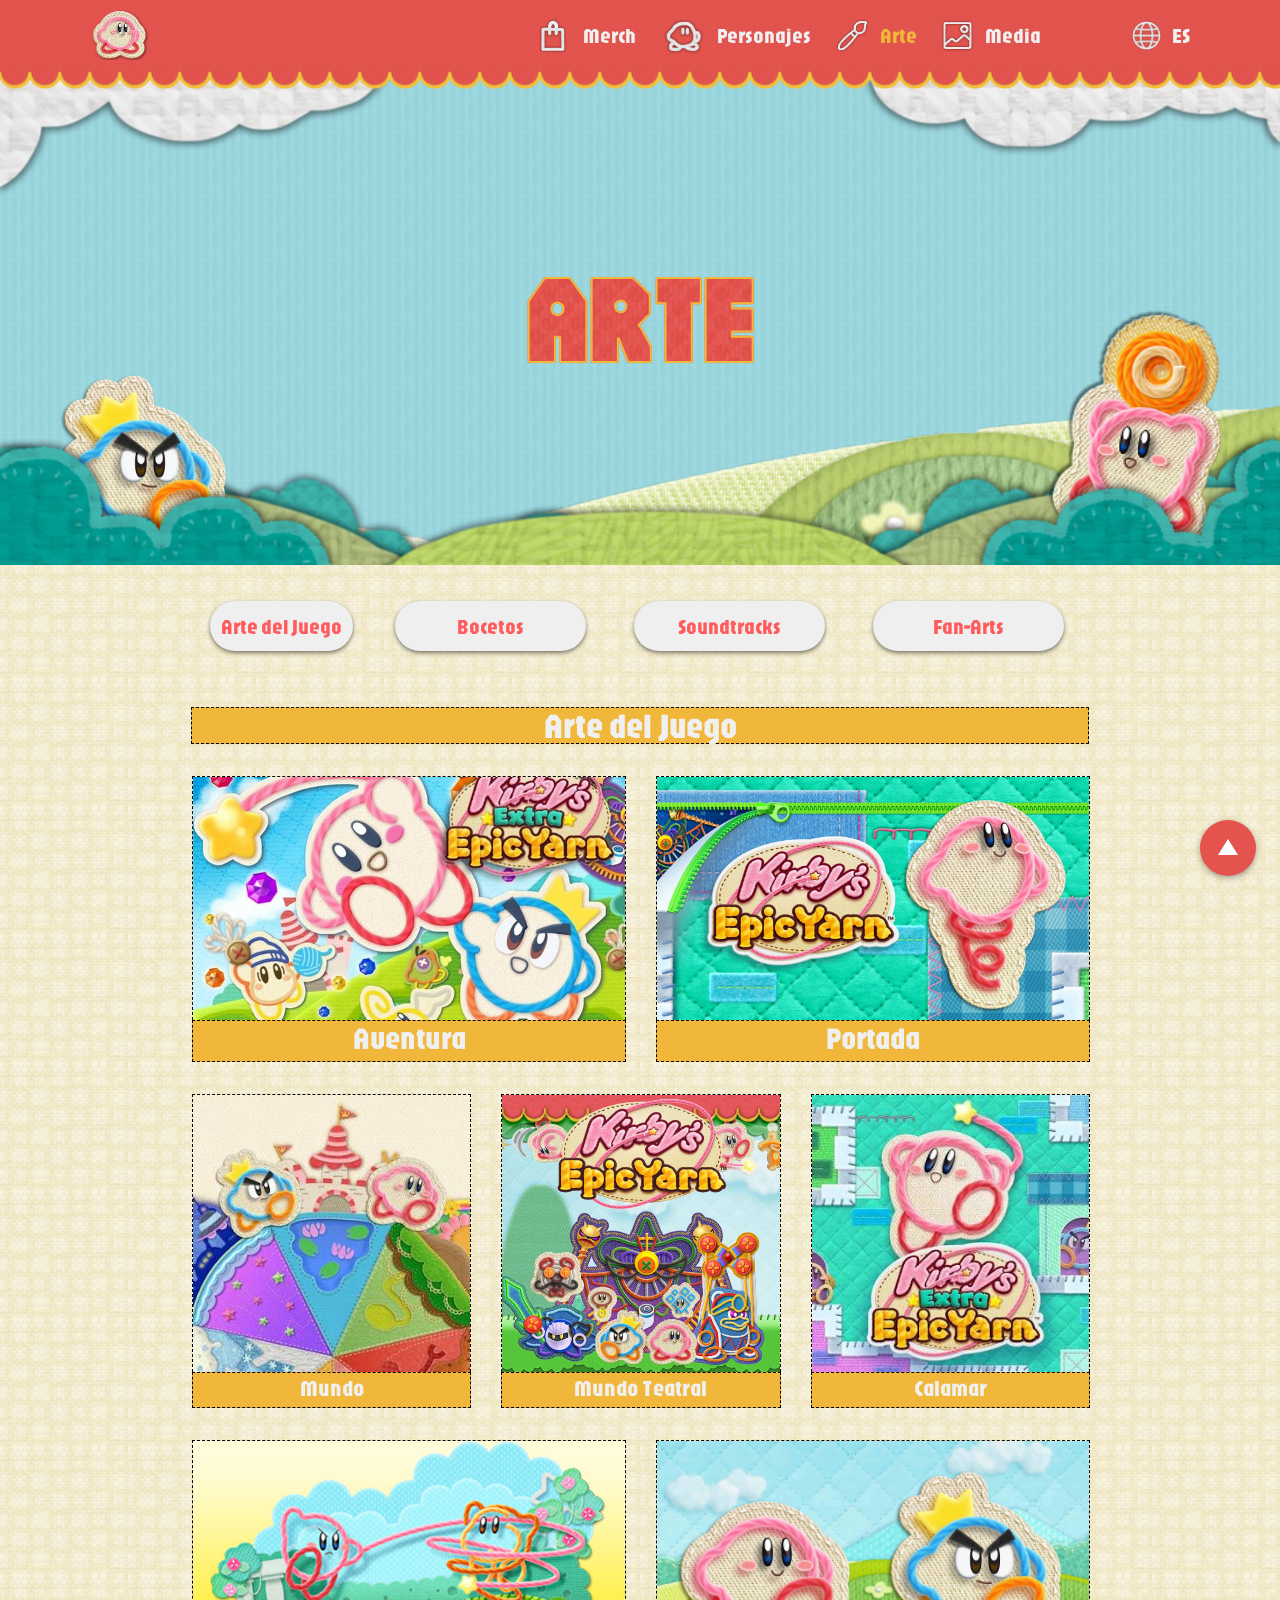
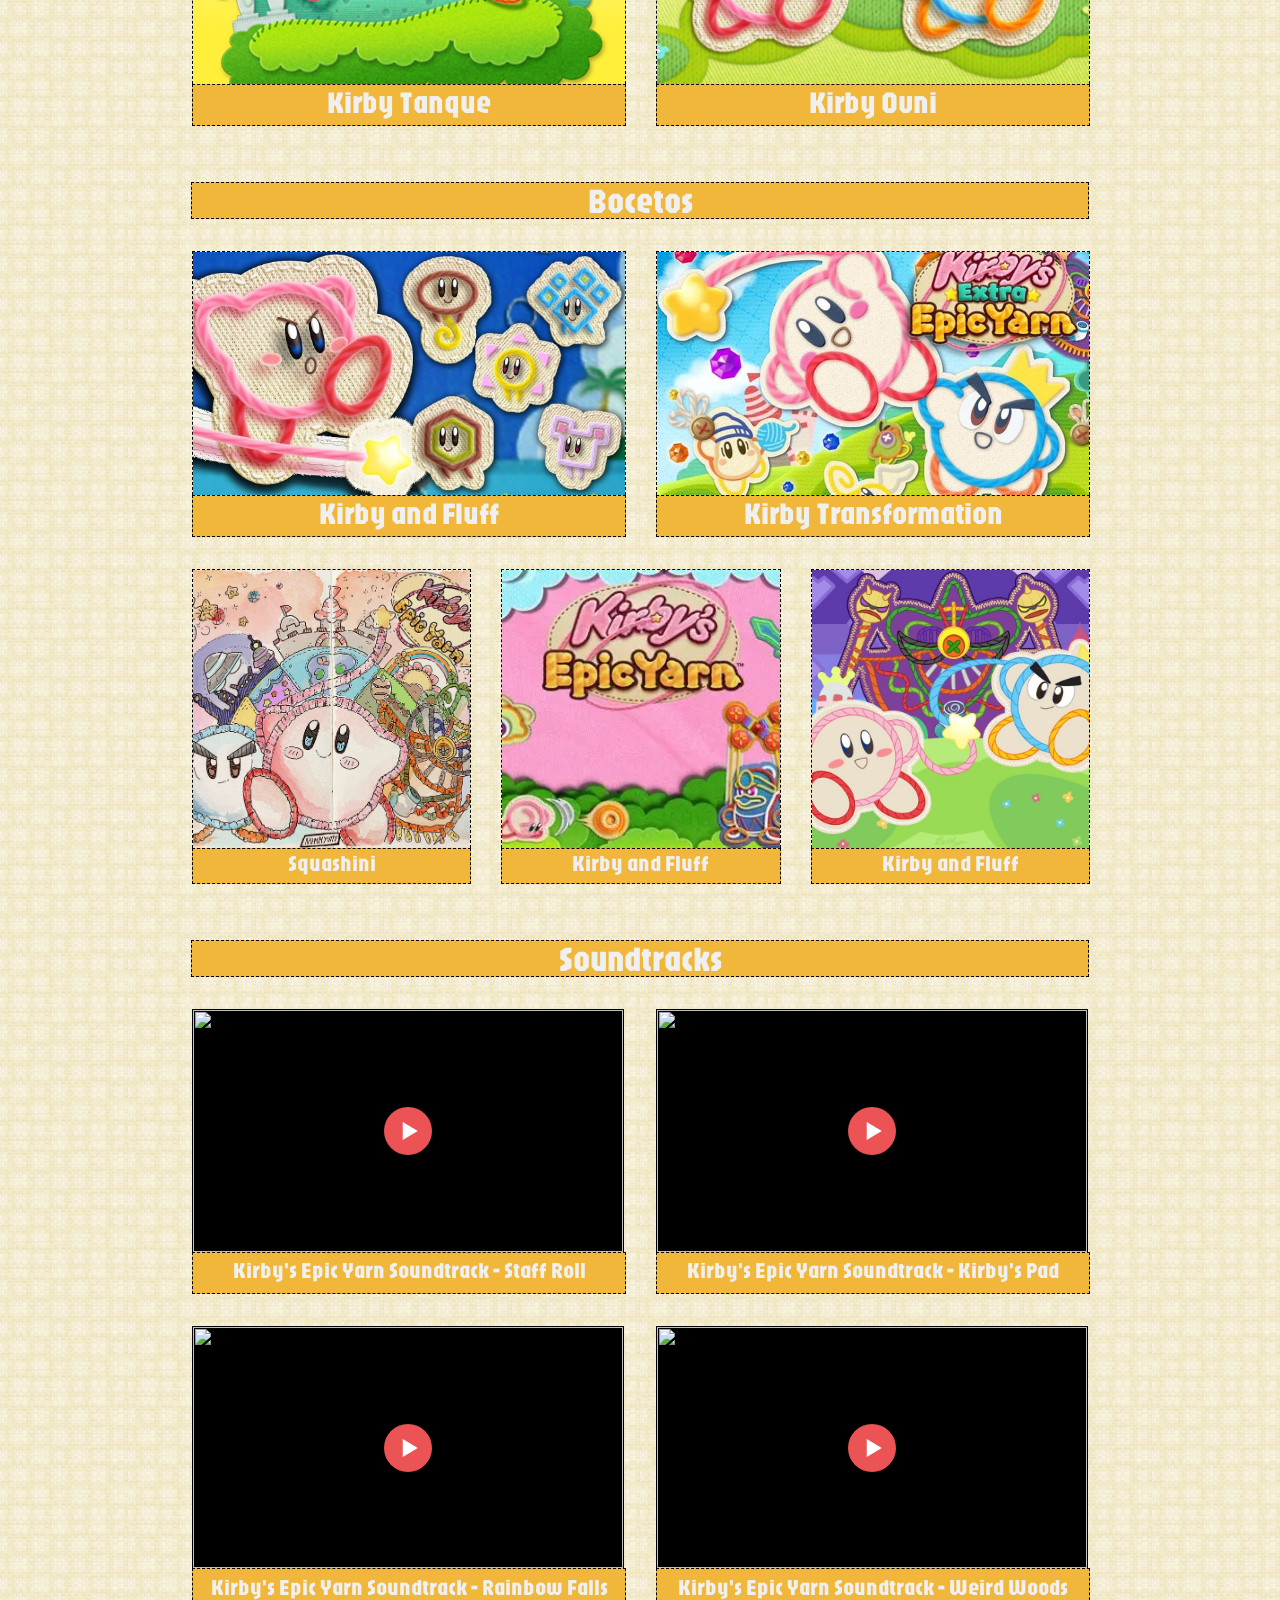
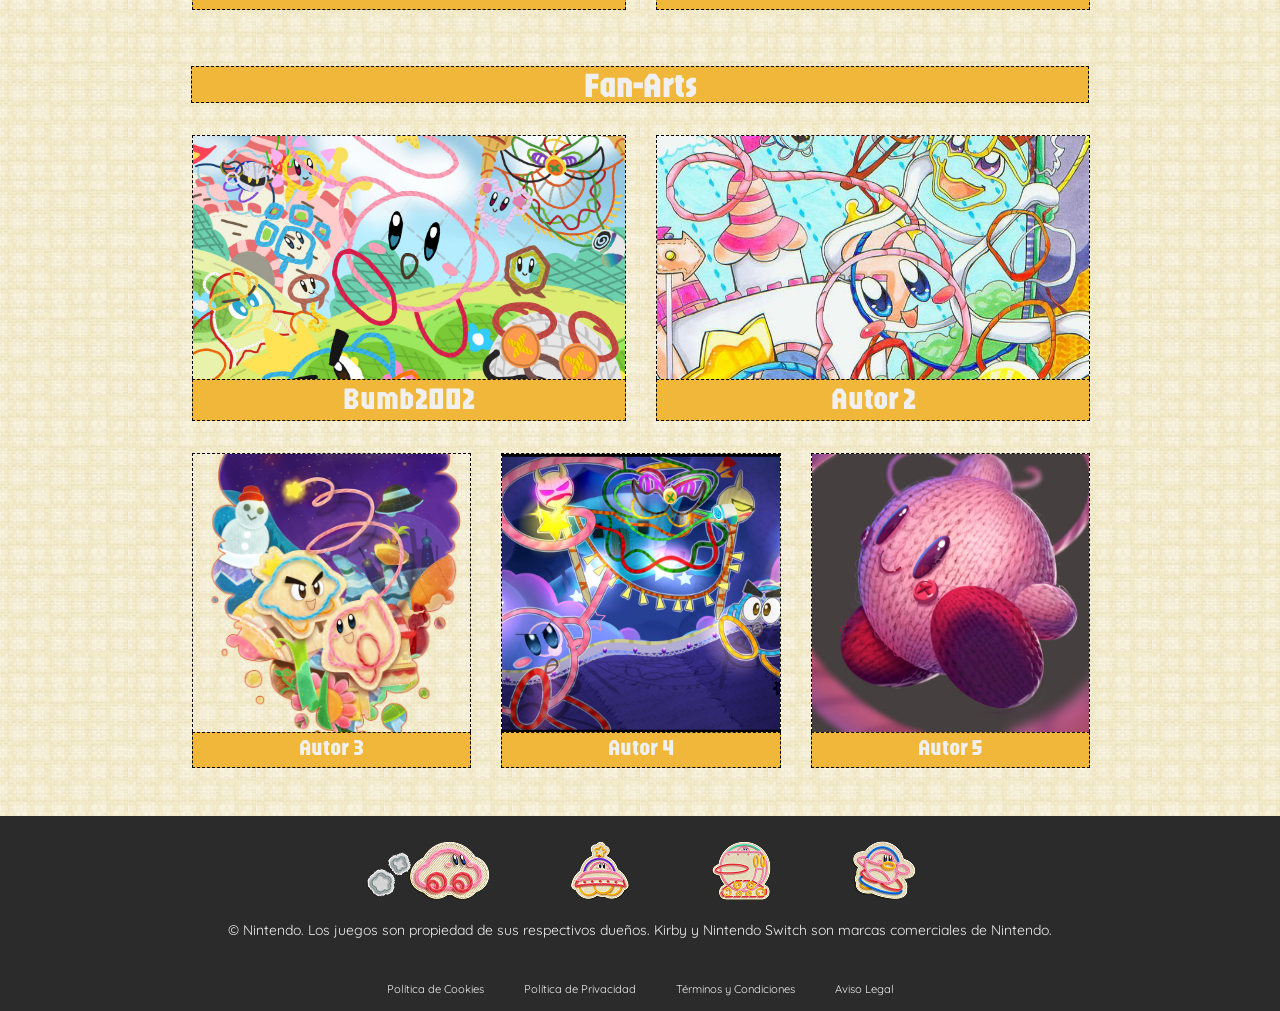
==== arte.html @ 3ca74471 "Add files via upload" ====
<!DOCTYPE html>
<html lang="es">

<head>
    <meta charset="UTF-8">
    <meta name="viewport" content="width=device-width, initial-scale=1.0">
    <title>Arte | Kirby</title>
    <link rel="icon" type="image/png" href="./img/header/kirbyEstandar.png"/>
    <link rel="stylesheet" href="css/estandarizacion/reset.css">
    <link rel="stylesheet" href="css/estandarizacion/normalize.css">
    <link rel="stylesheet" href="css/general.css">
    <link rel="stylesheet" href="css/parallax.css">
    <link rel="stylesheet" href="css/arteStyle.css">
</head>

<body>
    <div class="oscurecer-fondo"></div>

    <header>
        <div class="header-content">
            <a class="burgerIcon"><img src="./img/header/hamIcon.png" alt="Menu desplegable" height="38"></a>
            <a class="logo" href="./index.html"><img src="./img/header/kirbyEstandar.png" alt="Kirby Epic´s Yarn"
                    height="55"></a>
            <a class="langIcon"><img src="./img/header/langIcon.png" alt="Idioma" height="31"></a>
        </div>
        <div class="header-content-pc">
            <a class="logo" href="./index.html"><img src="./img/header/kirbyEstandar.png" alt="Kirby Epic´s Yarn"
                    height="55"></a>
            <div class="sections">
                <a href="./merchMain.html" class="section">
                    <img src="./img/header/MerchIcon.png" alt="Merch" height="40">
                    <h2>Merch</h2>
                </a>
                <a href="./personajes.html" class="section">
                    <img src="./img/header/PJIcon.png" alt="Personajes" height="48">
                    <h2>Personajes</h2>
                </a>
                <a href="arte.html" class="section section-act">
                    <img src="./img/header/ArteIcon.png" alt="Arte" height="35">
                    <h2>Arte</h2>
                </a>
                <a href="./media.html" class="section">
                    <img src="./img/header/MediaIcon.png" alt="Media" height="35">
                    <h2>Media</h2>
                </a>
            </div>
            <a class="langIcon">
                <img src="./img/header/langIcon.png" alt="Idioma" height="31">
                <h2>ES</h2>
            </a>
        </div>
        <div class="header-deco"></div>
    </header>

    <div class="header-menu">
        <a href="./index.html" class="op-header-menu">
            <div class="imagen-header-menu">
                <img src="./img/header/InicioIcon.png" alt="Inicio" height="46">
            </div>
            <h2>Inicio</h2>
        </a>
        <a href="./merchMain.html" class="op-header-menu">
            <div class="imagen-header-menu">
                <img src="./img/header/MerchIcon.png" alt="Merch" height="50">
            </div>
            <h2>Merch</h2>
        </a>
        <a href="./personajes.html" class="op-header-menu">
            <div class="imagen-header-menu">
                <img src="./img/header/PJIcon.png" alt="Personajes" height="52">
            </div>
            <h2>Personajes</h2>
        </a>
        <a href="./arte.html" class="op-header-menu">
            <div class="imagen-header-menu">
                <img src="./img/header/ArteIcon.png" alt="Arte" height="40">
            </div>
            <h2>Arte</h2>
        </a>
        <a href="./media.html" class="op-header-menu">
            <div class="imagen-header-menu">
                <img src="./img/header/MediaIcon.png" alt="Media" height="40">
            </div>
            <h2>Media</h2>
        </a>

        <div class="footer-header-menu">
            <div class="footer-header-menu-f"><a href="">Politica de Cookies</a>
                <a href="">Politica de Privacidad</a>
            </div>
            <div class="footer-header-menu-f"><a href="">Terminos y Condiciones</a>
                <a href="">Aviso Legal</a>
            </div>
        </div>
    </div>

    <div id="parallax-container">

        <div id="layer1"></div>

        <div id="layerBg">
            <img class="" src="img/parallax/bgColinas.png">
        </div>

        <div id="layer2">
            <img class="L" src="img/parallax/Arbusto3L.png">
            <img class="R" src="img/parallax/Arbusto3R.png">
        </div>

        <div id="layer3">
            <img class="L" src="img/parallax/Colina2L.png">
            <img class="R" src="img/parallax/Colina2R.png">
        </div>

        <div id="layer4">
            <img class="centro" src="img/parallax/Arbusto2.png">
        </div>

        <div id="layer5">
            <img class="centro" src="img/parallax/Colina1.png">
        </div>

        <div id="layer6">
            <img class="L nube" src="img/parallax/NubeL.png">
            <img class="R nube" src="img/parallax/NubeR.png">
        </div>

        <div id="personajes">
            <img class="R" src="img/parallax/kirbyParallax.png">
            <img class="L" src="img/parallax/principeParallax.png">
        </div>

        <div id="layer7">
            <img class="L" src="img/parallax/Arbusto1-L.png">
            <img class="R" src="img/parallax/Arbusto1-R.png">
        </div>

        <div id="layer8">
            <h1> ARTE </h1>
        </div>

        <!--<div id="layer">
            <img class="completo" src="/">
        </div>

        <div id="layer">
            <img class="completo" src="/">
        </div>-->

    </div>

    <main>
        <section class="blocks">
            <a href="#arteJuego" class="block">Arte del Juego</a>
            <a href="#bocetos" class="block">Bocetos</a>
            <a href="#soundtracks" class="block">Soundtracks</a>
            <a href="#fanArts" class="block">Fan-Arts</a>
        </section>

        <!-- ================= ARTE DEL JUEGO ================= -->
        <section class="artGame" id="arteJuego">
            <div class="titleSection">
                <h2>Arte del Juego</h2>
            </div>
            <div class="rectanguler">
                <div class="contenedorR">
                    <img src="img/arte/image.jpg" alt="Arte de la aventura">
                    <div class="titleArt"><h3>Aventura</h3></div>
                </div>
                <div class="contenedorR">
                    <img src="img/arte/portada.png" alt="Portada del juego">
                    <div class="titleArt"><h3>Portada</h3></div>
                </div>
            </div>
            <div class="squad">
                <div class="contenedorS">
                    <img src="img/arte/mundo.png" alt="Mundo">
                    <div class="titleArt"><h3>Mundo</h3></div>
                </div>
                <div class="contenedorS">
                    <img src="img/arte/JUEGO.png" alt="Mundo teatral">
                    <div class="titleArt"><h3>Mundo Teatral</h3></div>
                </div>
                <div class="contenedorS">
                    <img src="img/arte/juego2.png" alt="Calamar">
                    <div class="titleArt"><h3>Calamar</h3></div>
                </div>
            </div>
            <div class="rectanguler">
                <div class="contenedorR">
                    <img src="img/arte/juego3.png" alt="Kirby Tanque">
                    <div class="titleArt"><h3>Kirby Tanque</h3></div>
                </div>
                <div class="contenedorR">
                    <img src="img/arte/kirby_principe.png" alt="Kirby Ovni">
                    <div class="titleArt"><h3>Kirby Ovni</h3></div>
                </div>
            </div>
        </section>

        <!-- ================= BOCETOS ================= -->
        <section class="bocetos" id="bocetos">
            <div class="titleSection">
                <h2>Bocetos</h2>
            </div>
            <div class="rectanguler">
                <div class="contenedorR">
                    <img src="img/arte/challenges.png" alt="Kirby y Fluff">
                    <div class="titleArt"><h3>Kirby and Fluff</h3></div>
                </div>
                <div class="contenedorR">
                    <img src="img/arte/image.jpg" alt="Transformaciones de Kirby">
                    <div class="titleArt"><h3>Kirby Transformation</h3></div>
                </div>
            </div>
            <div class="squad">
                <div class="contenedorS">
                    <img src="img/arte/image2.png" alt="Squashini">
                    <div class="titleArt"><h3>Squashini</h3></div>
                </div>
                <div class="contenedorS">
                    <img src="img/arte/image3.png" alt="Kirby y Fluff">
                    <div class="titleArt"><h3>Kirby and Fluff</h3></div>
                </div>
                <div class="contenedorS">
                    <img src="img/arte/image4.png" alt="Kirby y Fluff">
                    <div class="titleArt"><h3>Kirby and Fluff</h3></div>
                </div>
            </div>
        </section>

        <!-- ================= SOUNDTRACKS ================= -->
        <section class="soundtracks" id="soundtracks">
            <div class="titleSection">
                <h2>Soundtracks</h2>
            </div>
            <div class="videos">
                <!-- Cambia VIDEO_ID (en href y data-id) y el titulo. La miniatura se genera sola. -->
                <a class="video" href="https://www.youtube.com/watch?v=gPlv9-lnzqs" data-id="gPlv9-lnzqs">
                    <div class="video-thumb"><img alt=""></div>
                    <div class="titleArt"><h3>Kirby's Epic Yarn Soundtrack - Staff Roll</h3></div>
                </a>
                <a class="video" href="https://www.youtube.com/watch?v=E8T2L4fM36U" data-id="E8T2L4fM36U">
                    <div class="video-thumb"><img alt=""></div>
                    <div class="titleArt"><h3>Kirby's Epic Yarn Soundtrack - Kirby's Pad</h3></div>
                </a>
                <a class="video" href="https://www.youtube.com/watch?v=60UVMBwmDeI" data-id="60UVMBwmDeI">
                    <div class="video-thumb"><img alt=""></div>
                    <div class="titleArt"><h3>Kirby's Epic Yarn Soundtrack - Rainbow Falls</h3></div>
                </a>
                <a class="video" href="https://www.youtube.com/watch?v=QallM2qfiR4" data-id="QallM2qfiR4">
                    <div class="video-thumb"><img alt=""></div>
                    <div class="titleArt"><h3>Kirby's Epic Yarn Soundtrack - Weird Woods</h3></div>
                </a>
            </div>
        </section>

        <!-- ================= FAN-ARTS ================= -->
        <section class="fanArts" id="fanArts">
            <div class="titleSection">
                <h2>Fan-Arts</h2>
            </div>
            <div class="rectanguler">
                <div class="contenedorR">
                    <img src="img/arte/fan_art.png" alt="Fan-art 1">
                    <div class="titleArt"><h3>Bumb2002</h3></div>
                </div>
                <div class="contenedorR">
                    <img src="img/arte/fan_art1.png" alt="Fan-art 2">
                    <div class="titleArt"><h3>Autor 2</h3></div>
                </div>
            </div>
            <div class="squad">
                <div class="contenedorS">
                    <img src="img/arte/fan_art2.png" alt="Fan-art 3">
                    <div class="titleArt"><h3>Autor 3</h3></div>
                </div>
                <div class="contenedorS">
                    <img src="img/arte/fan_art3.png" alt="Fan-art 4">
                    <div class="titleArt"><h3>Autor 4</h3></div>
                </div>
                <div class="contenedorS">
                    <img src="img/arte/fant_art4.png" alt="Fan-art 5">
                    <div class="titleArt"><h3>Autor 5</h3></div>
                </div>
            </div>
        </section>
    </main>

    <footer>
        <div class="fila-deco">
            <img src="./img/footer/trans1.png" alt="Transformacion de Kirby Automovil">
            <img src="./img/footer/trans2.png" alt="Transformacion de Kirby Platillo Volador">
            <img src="./img/footer/trans3.png" alt="Transformacion de Kirby Tankbot">
            <img src="./img/footer/trans4.png" alt="Transformacion de Kirby Spin Boarder">
        </div>

        <div>

        </div>
        <p>
            © Nintendo. Los juegos son propiedad de sus respectivos dueños. Kirby y Nintendo Switch son marcas
            comerciales de Nintendo.
        </p>

        <div class="fila-legal">
            <a>Política de Cookies</a>
            <a>Política de Privacidad</a>
            <a>Términos y Condiciones</a>
            <a>Aviso Legal</a>
        </div>
    </footer>

    <script src="./js/scriptParallax.js"></script>
    <script src="./js/scriptMenu.js"></script>
    <script src="./js/scriptArte.js"></script>
</body>

</html>
---- css/general.css ----
@import url('https://fonts.googleapis.com/css2?family=Jaro:opsz@6..72&family=Quicksand:wght@300..700&display=swap');

@keyframes shake {
    0% {
        transform: rotate(0deg);
    }

    25% {
        transform: rotate(10deg);
    }

    50% {
        transform: rotate(0deg);
    }

    75% {
        transform: rotate(-10deg);
    }

    100% {
        transform: rotate(0deg);
    }
}

@keyframes aparecer {
    from {
        opacity: 0;
        transform: translateY(-8px);
    }
    to {
        opacity: 1;
        transform: translateY(0);
    }
}

body {
    animation: aparecer 0.4s ease-in-out;
    display: flex;
    flex-direction: column;
    min-height: 100vh;
}


html {
    margin: 0;
    background-color: #f0f0f0;
    font-family: 'Quicksand';
    position: relative;
    font-size: 14px;
}

body.no-scroll {
    overflow: hidden;
}

a {
    text-decoration: none;
    color: #f0f0f0;
}

p {
    line-height: 1.4;
}

h1 {
    font-family: 'Jaro';
    font-size: 9rem;

    background-image: url('../img/textures/FondoHeader.jpg');
    background-size: cover;
    background-position: center;

    -webkit-background-clip: text;
    background-clip: text;
    -webkit-text-fill-color: transparent;
    color: transparent;

    -webkit-text-stroke: 2px #F1B73A;
}

h2 {
    font-family: 'Jaro';
    font-size: 1.5rem;
}

h3 {
    font-family: 'Jaro';
    font-size: 1.5rem;
    color: #FB6E92;
    margin-bottom: 5px;
}

header {
    position: sticky;
    top: 0;
    width: 100%;
    height: 65px;
    background-image: url('../img/textures/FondoHeader.jpg');
    background-repeat: repeat;
    background-size: 30px;
    z-index: 20;
}

.header-content-pc {
    display: none;
}

.header-content-pc a {
    transition: 0.2s;
}

.header-content-pc a:hover {
    color: #F1B73A;
    scale: 1.05;
}

.sections a:hover img {
    animation: shake 1s infinite ease-out;
}

.section-act {
    color: #F1B73A;
}

.header-content {
    display: flex;
    align-items: center;
    justify-content: space-between;
    margin: 0 15px;
}

.header-content a {
    transition: .5s;
}

.header-content a:hover {
    rotate: 10deg;
}

.logo {
    transition: .2s;
}

.logo:hover {
    animation: shake .2s infinite ease-out;
    scale: 1.05;
}

.header-deco {
    position: absolute;
    top: 60px;
    width: 100%;
    height: 30px;
    background-image: url('../img/textures/TileKirby.png');
    background-repeat: repeat;
    background-size: 30px;
}

.oscurecer-fondo {
    position: fixed;
    width: 100vw;
    height: 100vh;
    z-index: 99;
    background-color: black;
    opacity: 0;
    transition: 0.6s;
    pointer-events: none;
}

.oscurecer-fondo.activo {
    opacity: .3;
    pointer-events: auto;
}

.header-menu {
    position: fixed;
    width: 50vw;
    height: 100vh;
    background-image: url('../img/textures/FondoHeader.jpg');
    background-repeat: repeat;
    background-size: 64px;
    z-index: 100;
    top: 0;
    left: 0;
    transform: translateX(-101%);
    padding-left: 6vw;
    transition: 0.6s;
}

.header-menu.activo {
    transform: translateX(0);
}

.header-menu h2 {
    font-size: 5.5vw;
}

.imagen-header-menu {
    width: 52px;
    display: flex;
    align-items: center;
    justify-content: center;
    margin-right: 3vw;
}

.imagen-header-menu img {
    height: 12vw;
    transition: 0.6s;
}

.op-header-menu {
    display: flex;
    align-items: center;
    height: 52px;
    margin-bottom: 30px;
}

.op-header-menu:hover {
    color: #F1B73A;
}

.op-header-menu:hover .imagen-header-menu img {
    rotate: -10deg;
}


.op-header-menu:first-child {
    margin-top: 60px;
}

.footer-header-menu {
    position: absolute;
    bottom: 0;
    left: 0;
    height: 88;
    padding: 0 20px;
    display: flex;
    flex-direction: column;
    width: 80%;
    gap: 10px;
    margin-bottom: 20px;
}

.footer-header-menu-f {
    display: flex;
    width: 100%;
    justify-content: space-between;
}

.footer-header-menu a {
    font-size: 0.6rem;
}

footer {
    position: relative;
    background-color: #2B2B2B;
    height: 154px;
    padding: 16px 22px;
    display: flex;
    flex-direction: column;
    gap: 10px;
    z-index: 10;
    margin-top: auto;
}

.fila-deco {
    display: flex;
    align-items: center;
    justify-content: space-around;
}

.fila-deco img {
    transition: .2s;
    cursor: pointer;
}

.fila-deco img:active {
    animation: shake .2s infinite ease-out;
    scale: 1.2;
}

footer p {
    font-size: 0.8rem;
    color: #f0f0f0;
    text-align: center;
}

.fila-legal {
    display: flex;
    align-items: center;
    justify-content: space-around;
    gap: 8px;
    margin-top: auto;
}

.fila-legal a {
    font-size: 0.6rem;
    color: #f0f0f0;
    cursor: pointer;
    transition: .2s;
}

.fila-legal a:hover {
    color: #FF5B5D;
}

@media (min-width: 768px) {
    header {
        display: flex;
        align-items: center;
        flex-direction: column;
    }

    .header-menu {
        display: none;
    }

    .oscurecer-fondo {
        display: none;
    }

    .header-content {
        display: none;
    }

    .header-content-pc {
        display: flex;
        align-items: center;
        justify-content: space-evenly;
        width: 100%;
        box-sizing: border-box;
        padding: 0 2.6vh;
        margin-top: 8px;
    }

    .logo {
        display: flex;
        align-items: center;
    }

    .sections {
        display: flex;
        align-items: center;
        justify-content: space-between;
        margin-left: auto;
        gap: 2.6vh;
    }

    .section {
        display: flex;
        align-items: center;
        gap: 10px;
    }

    .langIcon {
        display: flex;
        align-items: center;
        gap: 10px;
        margin-left: 2.6vh;
    }

    footer {
        padding-top: 25px;
    }

    .fila-deco {
        justify-content: center;
        gap: 40px;
    }

    footer p {
        font-size: 1rem;
        color: #f0f0f0;
        text-align: center;
    }

    .fila-legal a {
        font-size: 0.8rem;
    }
}

@media (min-width: 1024px) {
    .header-content-pc {
        padding: 0 10vh;
    }

    .langIcon {
        margin-left: 10vh;
    }

    .fila-deco {
        gap: 80px;
    }

    .fila-legal {
        display: flex;
        align-items: center;
        justify-content: center;
        gap: 40px;
        margin-top: auto;
    }
}
---- css/parallax.css ----
#parallax-container {
    position: relative;
    height: 500px;
    overflow: hidden;
}

#layer1 {
    /*Debe de tenerlo cada imagen*/
    position: absolute;
    z-index: 1;
    background-image: url('../img/textures/FondoAzul.jpg');
    background-repeat: repeat;
    background-size: 64px;
    top: 0;
    left: 0;
    width: 100%;
    height: 120%;
    transition: .6s;
}

#layerBg {
    position: absolute;
    bottom: 20;
    z-index: 2;
    width: 100%;
    height: 100%;
    filter: saturate(50%);
    pointer-events: none;
}

#layerBg img {
    position: absolute;
    left: 0;
    bottom: -30%;
    width: 1920px;
}


#layer2 {
    position: absolute;
    z-index: 3;
    bottom: -140px;
    width: 100%;
    height: 100%;
    transition: .6s;
    pointer-events: none;
}

.L {
    position: absolute;
    bottom: 0;
    left: 0;
}

.R {
    position: absolute;
    bottom: 0;
    right: 0;
}

#layer3 {
    position: absolute;
    z-index: 4;
    width: 100%;
    height: 100%;
    transition: .6s;
    bottom: -70px;
    pointer-events: none;
}

.nube {
    top: 15px;
}

#layer4 {
    position: absolute;
    display: flex;
    justify-content: center;
    z-index: 5;
    bottom: -150px;
    width: 100%;
    height: 25%;
    transition: .6s;
    pointer-events: none;
}

.centro {
    position: absolute;
    bottom: 0;
}

#layer5 {
    display: flex;
    justify-content: center;
    position: absolute;
    z-index: 6;
    bottom: 0;
    left: -30px;
    width: 100%;
    height: 25%;
    transition: .6s;
    bottom: -60px;
    pointer-events: none;
}

#layer6 {
    position: absolute;
    z-index: 7;
    width: 100%;
    height: 25%;
    transition: .6s;
    top: 0;
    pointer-events: none;
}

#personajes {
    display: flex;
    position: absolute;
    top: 500px;
    z-index: 6;
    height: auto;
    width: 100%;
    transition: 1s;
}

#personajes .R {
    width: 220px;
    right: 2%;
    bottom: 25px;
    animation: shake 1.5s infinite ease-out;
    cursor: pointer;
    transition: 0.2s;
}

#personajes .L {
    width: 180px;
    left: 4%;
    bottom: 30px;
    animation: shake 1.5s infinite ease-out reverse;
    cursor: pointer;
    transition: 0.2s;
}

#personajes .R:active{
    translate: 0 -50px;
}

#personajes .L:active{
    translate: 0 -50px;
}

#layer7 {
    position: absolute;
    z-index: 8;
    top: 0;
    width: 100%;
    height: 100%;
    transition: .6s;
    pointer-events: none;
}

#layer8 {
    position: absolute;
    z-index: 5;
    width: 100%;
    height: 100%;
    transition: .6s;
    display: flex;
    justify-content: center;
    align-items: center;
}

@media(max-width: 768px) {
    #personajes .R {
        width: 170px;
        right: 2%;
        bottom: 25px;
    }

    #personajes .L {
        width: 150px;
        left: 4%;
        bottom: 30px;
    }

    #layer7 img {
        height: 200px;
    }
    h1 {
        font-size: 6rem;
    }
}

@media(max-width: 480px) {
    #layer2 {
        bottom: -80px;
    }

    #layer2 img {
        height: 300px;
    }

    #layer4 {
        bottom: -100px;
    }

    #layer4 img {
        height: 300px;
    }

    #personajes .R {
        width: 130px;
        right: 2%;
        bottom: 30px;
    }

    #personajes .L {
        width: 110px;
        left: 4%;
        bottom: 40px;
    }

    #layer6 img {
        height: 130px;
    }

    #layer7 img {
        height: 150px;
    }

    h1 {
        font-size: 4.8rem;
    }
}
---- css/arteStyle.css ----
/* ===== arteStyle.css (mobile-first: 480px base, 768px tableta, 1024px pc) ===== */

html {
    background-image: url('../img/textures/BackgroundTile.jpg');
    background-repeat: repeat;
    width: 100%;
    scroll-behavior: smooth;
}

body.sin-scroll {
    overflow: hidden;
}

main {
    background-image: url('../img/textures/BackgroundTile.jpg');
    background-repeat: repeat;
    width: 100%;
    height: auto;
    margin: 0;
    padding-bottom: 48px;
}

/* ---------- Botones de secciones ---------- */
.blocks {
    margin: 20px auto 0 auto;
    width: 100%;
    display: grid;
    grid-template-columns: 20% 1fr 1fr 1fr;
    grid-template-rows: 50px;
    justify-items: center;
}

.blocks .block {
    height: 50px;
    width: 75%;
    display: flex;
    align-items: center;
    justify-content: center;
    text-align: center;
    font-family: 'Jaro';
    color: #FF5B5D;
    font-size: 0.8rem;
    border-radius: 25px;
    background-color: #EFEFEF;
    text-decoration: none;
    transition: background-color .2s, color .2s;
    box-shadow: 0 2px 4px rgba(0, 0, 0, 0.5);
}

.blocks .block:hover {
    background-color: #FF5B5D;
    color: #EFEFEF;
}

/* ---------- Secciones ---------- */
.artGame,
.bocetos,
.soundtracks,
.fanArts {
    margin: 20px 0 0 0;
    width: 100%;
    display: flex;
    flex-direction: column;
    align-items: center;
    scroll-margin-top: 90px; /* para que el header no tape el titulo al saltar */
}

.bocetos,
.soundtracks,
.fanArts {
    margin-top: 40px;
}

.titleSection {
    display: flex;
    justify-content: center;
    align-items: center;
    background-color: #F1B73A;
    border: 1px dashed #000000;
    width: 80%;
}

.titleSection h2 {
    font-size: 1.8rem;
    color: #F0F0F0;
}

/* ---------- Imagenes rectangulares (1 col celular, 2 col tableta/pc) ---------- */
.rectanguler {
    margin: 32px 0 0 0;
    width: 80%;
    display: grid;
    grid-template-columns: 1fr;
    gap: 24px;
}

.rectanguler:empty,
.squad:empty {
    display: none;
}

.contenedorR,
.contenedorS {
    display: flex;
    flex-direction: column;
}

.contenedorR img,
.contenedorS img {
    width: 100%;
    display: block;
    border: 1px dashed #000000;
    border-bottom: 0 none;
    cursor: zoom-in;
    object-fit: cover;
}

.contenedorR img {
    aspect-ratio: 16 / 9;
}

.contenedorS img {
    aspect-ratio: 1 / 1;
}

.titleArt {
    min-height: 40px;
    width: 100%;
    display: flex;
    align-items: center;
    justify-content: center;
    background-color: #F1B73A;
    border: 1px dashed #000000;
    text-align: center;
}

.titleArt h3 {
    font-size: 1.4rem;
    color: #F0F0F0;
}

/* ---------- Imagenes cuadradas (3 columnas siempre) ---------- */
.squad {
    margin: 32px 0 0 0;
    width: 80%;
    display: grid;
    grid-template-columns: repeat(3, 1fr);
    gap: 10px;
}

.squad .titleArt {
    min-height: 34px;
}

.squad .titleArt h3 {
    font-size: 0.85rem;
    padding: 2px 4px;
}

/* ---------- Soundtracks (2 columnas, videos) ---------- */
.videos {
    margin: 32px 0 0 0;
    width: 80%;
    display: grid;
    grid-template-columns: repeat(2, 1fr);
    gap: 16px;
}

.video {
    display: flex;
    flex-direction: column;
}

.video {
    text-decoration: none;
    color: inherit;
    cursor: pointer;
}

.video-thumb {
    position: relative;
    aspect-ratio: 16 / 9;
    background-color: #000000;
    border: 1px dashed #000000;
    border-bottom: 0 none;
}

.video-thumb img {
    width: 100%;
    height: 100%;
    object-fit: cover;
    display: block;
}

/* boton play sobre la miniatura */
.video-thumb::after {
    content: '';
    position: absolute;
    top: 50%;
    left: 50%;
    width: 38px;
    height: 38px;
    transform: translate(-50%, -50%);
    border-radius: 50%;
    background-color: rgba(255, 91, 93, .92);
}

.video-thumb::before {
    content: '';
    position: absolute;
    top: 50%;
    left: 50%;
    transform: translate(-35%, -50%);
    border-top: 7px solid transparent;
    border-bottom: 7px solid transparent;
    border-left: 12px solid #FFFFFF;
    z-index: 1;
}

.video:hover .video-thumb img {
    filter: brightness(1.1);
}

.video .titleArt h3 {
    font-size: 0.85rem;
    padding: 2px 4px;
}

/* ---------- Lightbox (imagen ampliada) ---------- */
.lightbox {
    position: fixed;
    inset: 0;
    z-index: 2000;
    background-color: rgba(0, 0, 0, 0.88);
    display: flex;
    flex-direction: column;
    align-items: center;
    justify-content: center;
    gap: 12px;
    opacity: 0;
    visibility: hidden;
    transition: opacity .25s ease, visibility .25s ease;
    cursor: zoom-out;
}

.lightbox.activo {
    opacity: 1;
    visibility: visible;
}

.lightbox img {
    max-width: 92%;
    max-height: 78vh;
    object-fit: contain;
    border: 2px dashed #F1B73A;
    background-color: #EFEFEF;
    transform: scale(.92);
    transition: transform .25s ease;
    cursor: default;
}

.lightbox.activo img {
    transform: scale(1);
}

.lightbox .lightbox-titulo {
    font-family: 'Jaro';
    font-size: 1.4rem;
    color: #F0F0F0;
    background-color: #F1B73A;
    border: 1px dashed #000000;
    padding: 4px 24px;
}

.lightbox .lightbox-cerrar {
    position: absolute;
    top: 14px;
    right: 14px;
    width: 44px;
    height: 44px;
    border: 0;
    border-radius: 50%;
    background-color: #FF5B5D;
    color: #FFFFFF;
    font-size: 1.6rem;
    line-height: 1;
    cursor: pointer;
}

/* ---------- Reproductor de video (ventana emergente) ---------- */
.video-modal {
    position: fixed;
    inset: 0;
    z-index: 2000;
    background-color: rgba(0, 0, 0, 0.88);
    display: flex;
    flex-direction: column;
    align-items: center;
    justify-content: center;
    gap: 12px;
    opacity: 0;
    visibility: hidden;
    transition: opacity .25s ease, visibility .25s ease;
    cursor: pointer;
}

.video-modal.activo {
    opacity: 1;
    visibility: visible;
}

.video-modal iframe {
    width: min(94vw, 960px);
    aspect-ratio: 16 / 9;
    border: 2px dashed #F1B73A;
    background-color: #000000;
    cursor: default;
}

.video-modal .modal-titulo {
    max-width: 94vw;
    font-family: 'Jaro';
    font-size: 1.1rem;
    text-align: center;
    color: #F0F0F0;
    background-color: #F1B73A;
    border: 1px dashed #000000;
    padding: 4px 18px;
}

.video-modal .modal-cerrar {
    position: absolute;
    top: 14px;
    right: 14px;
    width: 44px;
    height: 44px;
    border: 0;
    border-radius: 50%;
    background-color: #FF5B5D;
    color: #FFFFFF;
    font-size: 1.6rem;
    line-height: 1;
    cursor: pointer;
}

@media (min-width: 768px) {
    .video-thumb::after {
        width: 48px;
        height: 48px;
    }

    .video-thumb::before {
        border-top-width: 9px;
        border-bottom-width: 9px;
        border-left-width: 15px;
    }

    .video-modal .modal-titulo {
        font-size: 1.4rem;
    }
}

/* ---------- Boton volver arriba ---------- */
.btn-subir {
    position: fixed;
    right: 16px;
    bottom: 16px;
    z-index: 1500;
    width: 50px;
    height: 50px;
    border: 0;
    border-radius: 50%;
    background-color: #E5534F;
    box-shadow: 0 2px 6px rgba(0, 0, 0, .35);
    cursor: pointer;
    display: flex;
    align-items: center;
    justify-content: center;
    transition: transform .2s;
}

.btn-subir:hover {
    transform: scale(1.1);
}

.btn-subir::before {
    content: '';
    border-left: 10px solid transparent;
    border-right: 10px solid transparent;
    border-bottom: 16px solid #FFFFFF;
    margin-bottom: 2px;
}

/* ================= TABLETA (768px) ================= */
@media (min-width: 768px) {
    .blocks {
        width: 90%;
        margin: 28px auto 0 auto;
        grid-template-columns: 20% 1fr 1fr 1fr;
    }

    .blocks .block {
        font-size: 1.2rem;
        width: 80%;
    }

    .titleSection h2 {
        font-size: 2.2rem;
    }

    .rectanguler {
        grid-template-columns: repeat(2, 1fr);
        gap: 24px;
    }

    .squad {
        gap: 20px;
    }

    .titleArt h3 {
        font-size: 1.8rem;
    }

    .squad .titleArt h3,
    .video .titleArt h3 {
        font-size: 1.3rem;
    }

    .videos {
        gap: 24px;
    }

    .btn-subir {
        width: 56px;
        height: 56px;
        right: 24px;
        bottom: 24px;
    }
}

/* ================= PC (1024px) ================= */
@media (min-width: 1024px) {
    .blocks {
        width: 70%;
        margin: 36px auto 0 auto;
    }

    .blocks .block {
        font-size: 1.5rem;
    }

    .artGame,
    .bocetos,
    .soundtracks,
    .fanArts {
        margin-top: 56px;
    }

    .titleSection,
    .rectanguler,
    .squad,
    .videos {
        width: 70%;
        max-width: 1200px;
    }

    .titleSection h2 {
        font-size: 2.5rem;
    }

    .rectanguler {
        gap: 32px;
    }

    .squad {
        gap: 32px;
    }

    .videos {
        gap: 32px;
    }

    .titleArt h3 {
        font-size: 2.2rem;
    }

    .squad .titleArt h3,
    .video .titleArt h3 {
        font-size: 1.6rem;
    }

    .contenedorR img,
    .contenedorS img {
        transition: filter .2s;
    }

    .contenedorR img:hover,
    .contenedorS img:hover {
        filter: brightness(1.08);
    }
}
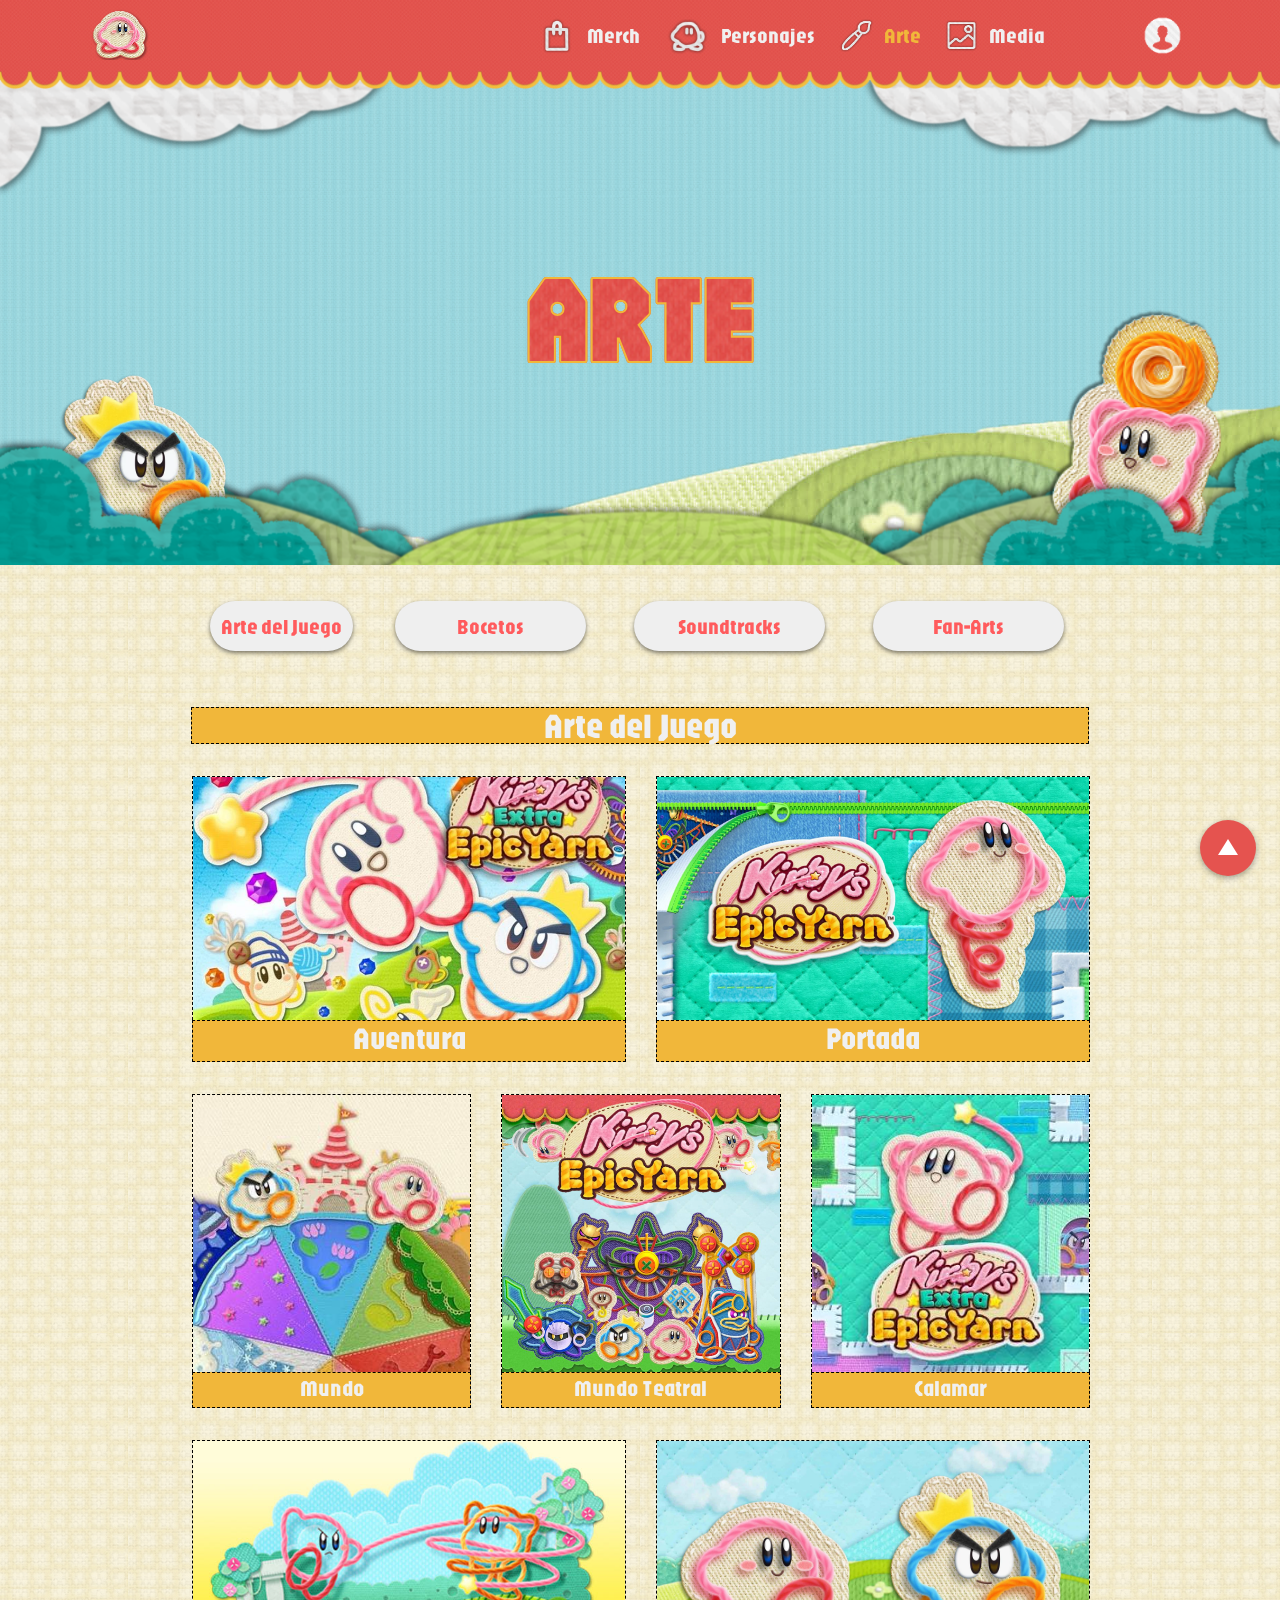
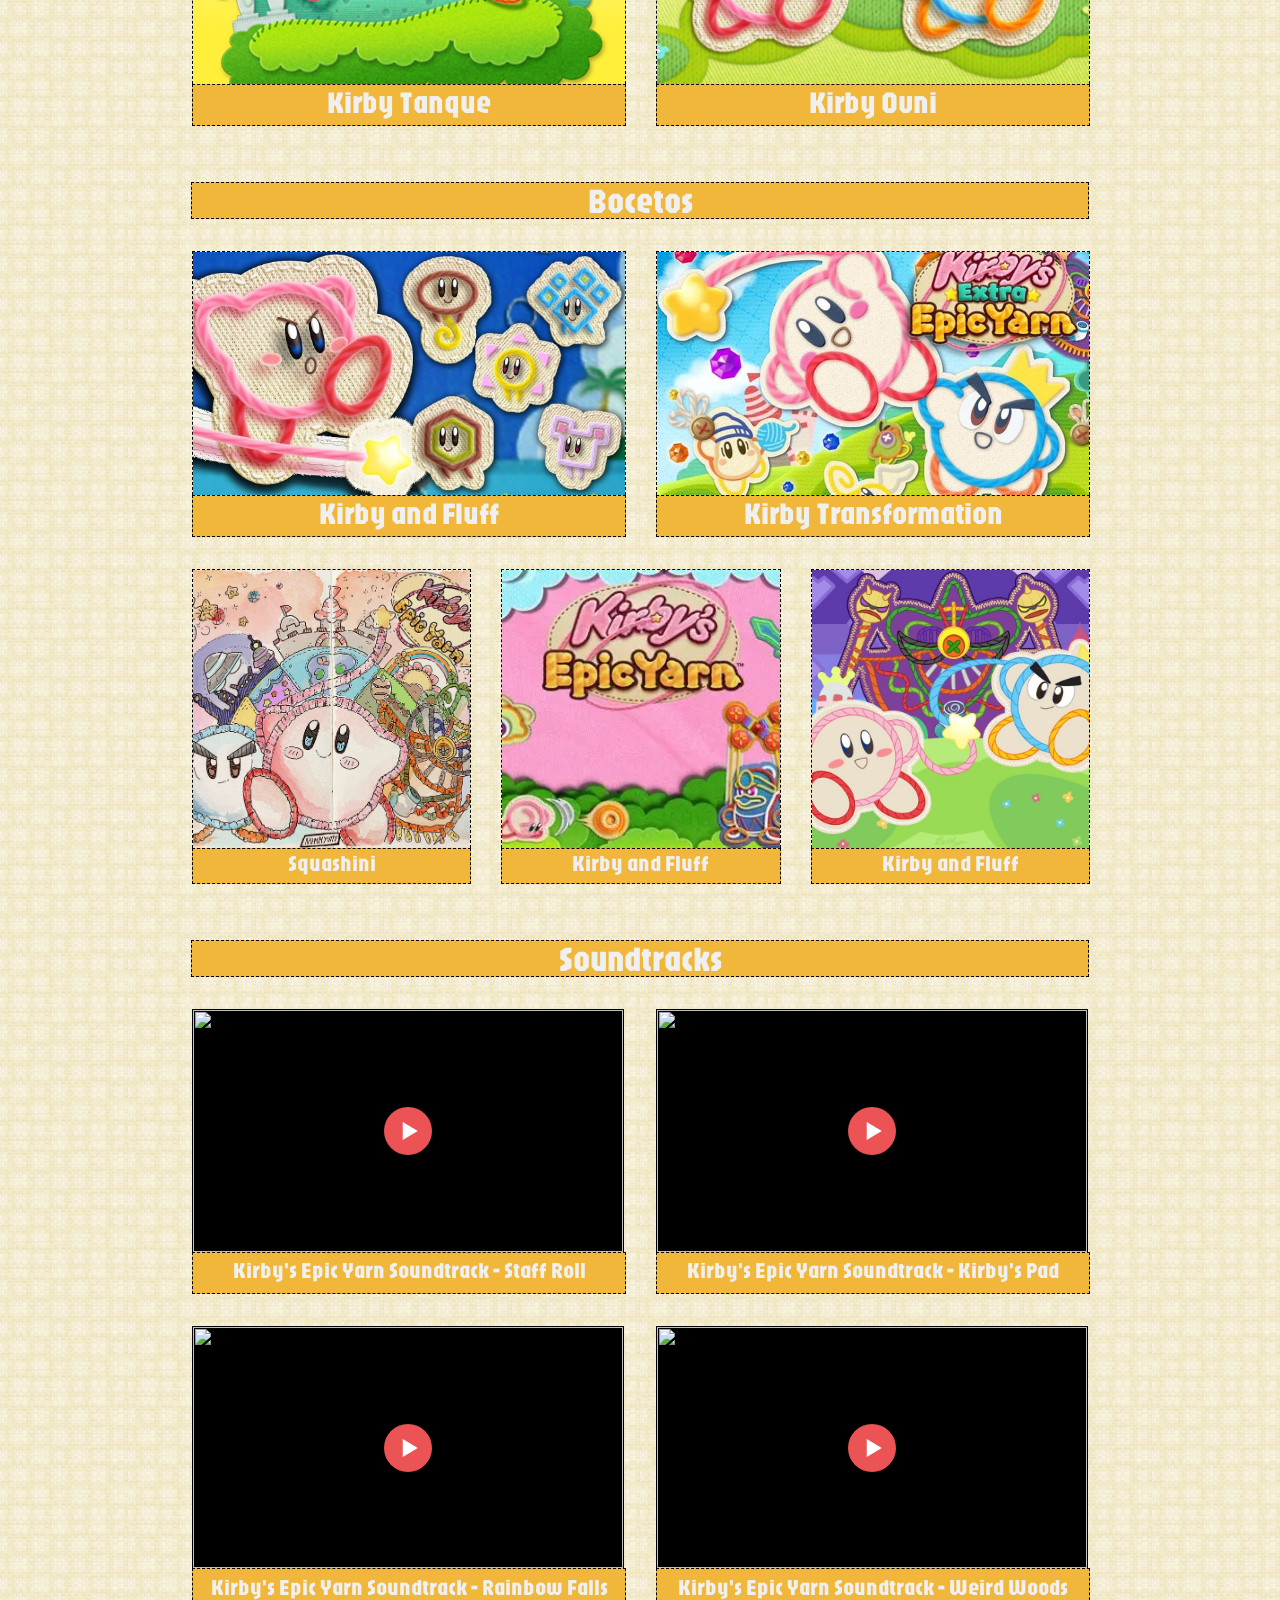
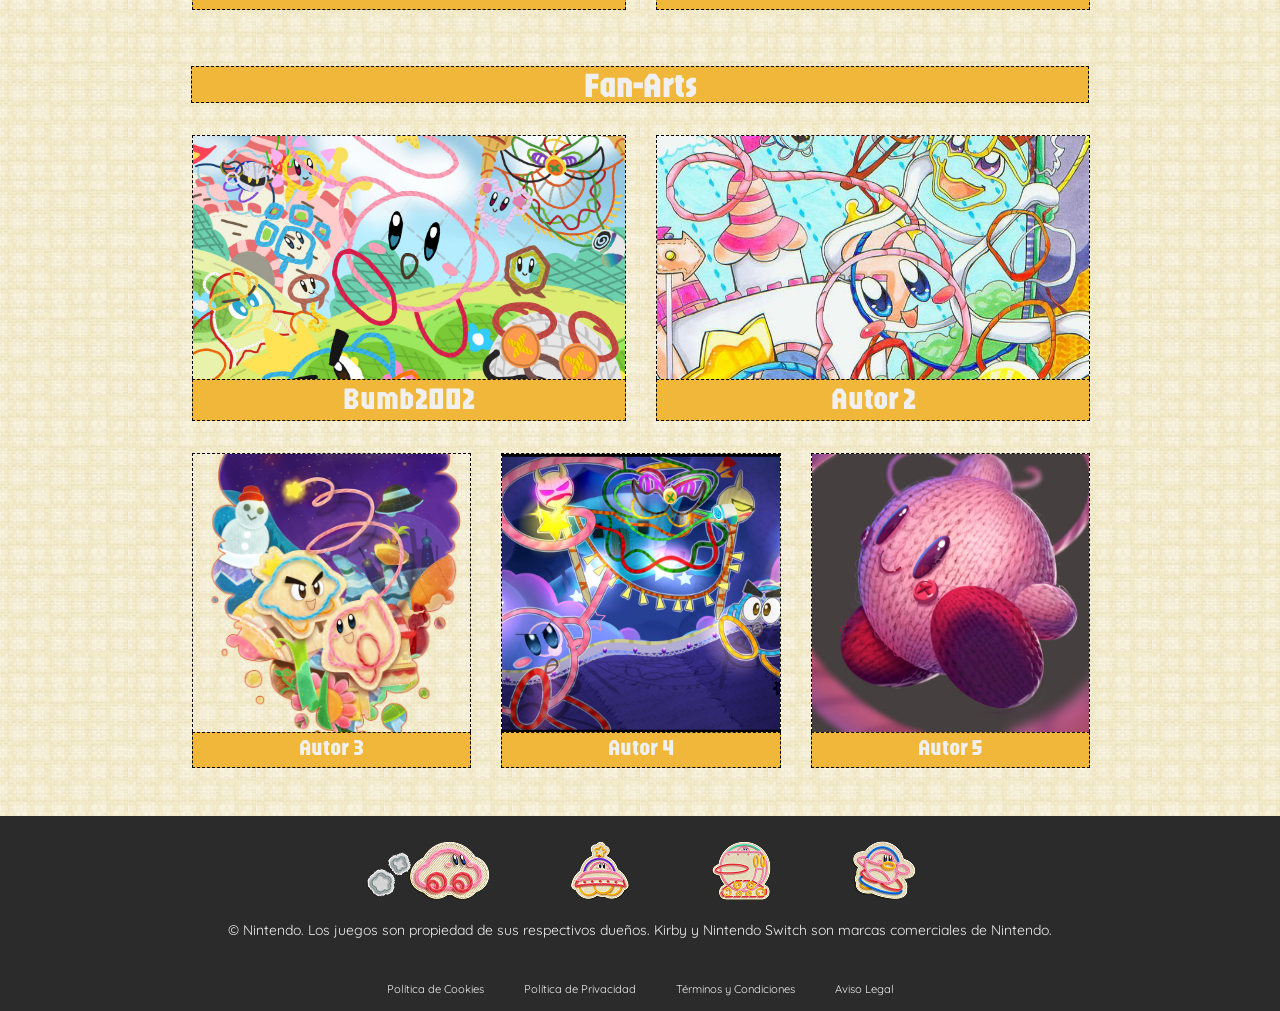
==== commit bace9b53: "Add files via upload" ====
--- a/arte.html
+++ b/arte.html
@@ -21,7 +21,7 @@
             <a class="burgerIcon"><img src="./img/header/hamIcon.png" alt="Menu desplegable" height="38"></a>
             <a class="logo" href="./index.html"><img src="./img/header/kirbyEstandar.png" alt="Kirby Epic´s Yarn"
                     height="55"></a>
-            <a class="langIcon"><img src="./img/header/langIcon.png" alt="Idioma" height="31"></a>
+            <a class="langIcon"><img src="./img/header/profileIcon.png" alt="Iniciar sesión" height="48"></a>
         </div>
         <div class="header-content-pc">
             <a class="logo" href="./index.html"><img src="./img/header/kirbyEstandar.png" alt="Kirby Epic´s Yarn"
@@ -45,8 +45,7 @@
                 </a>
             </div>
             <a class="langIcon">
-                <img src="./img/header/langIcon.png" alt="Idioma" height="31">
-                <h2>ES</h2>
+                <img src="./img/header/profileIcon.png" alt="Iniciar sesión" height="55">
             </a>
         </div>
         <div class="header-deco"></div>
